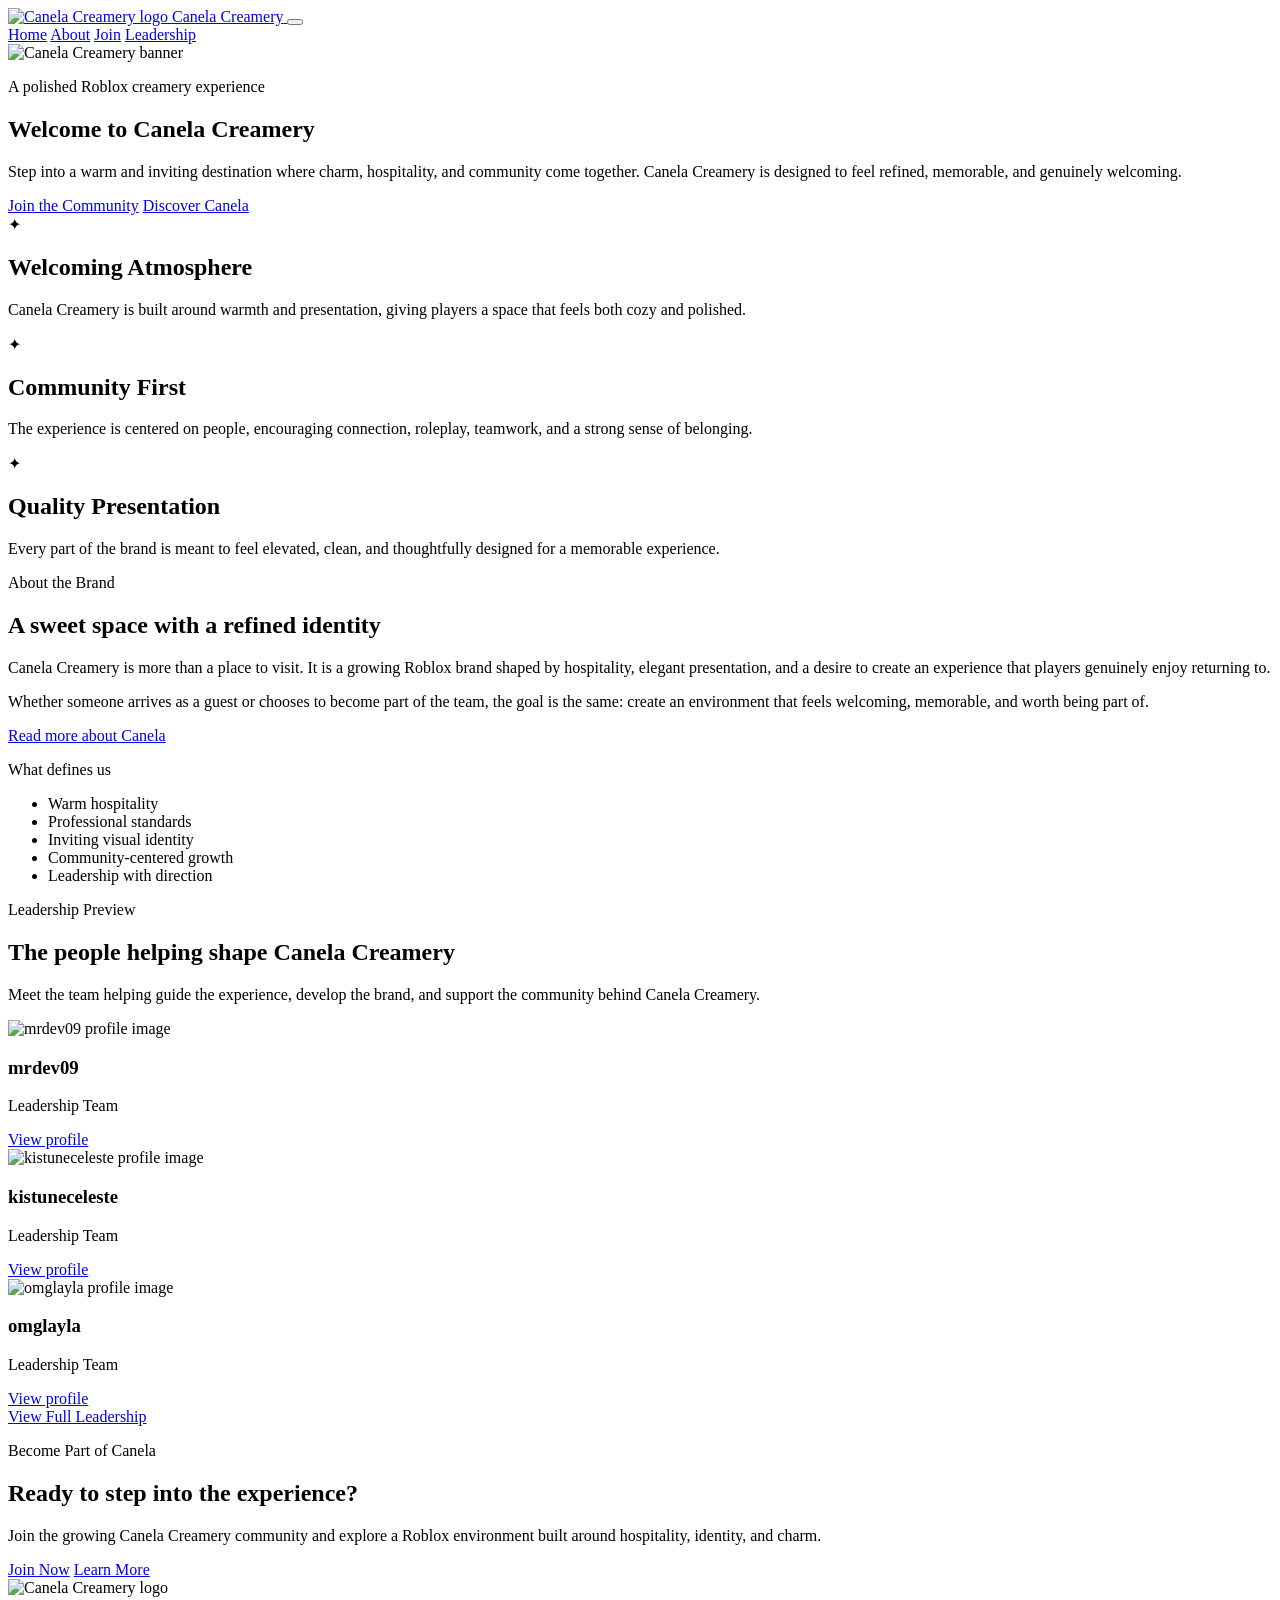
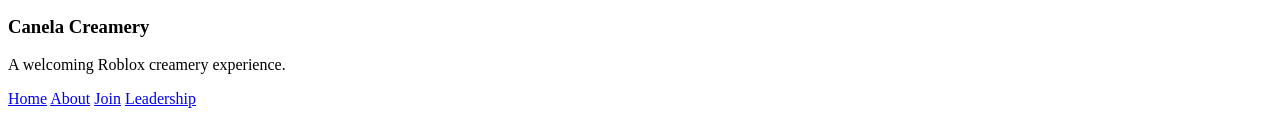
==== index.html @ 851ddf3f "Add complete production-ready homepage" ====
<!DOCTYPE html>
<html lang="en">
<head>
  <meta charset="UTF-8" />
  <meta name="viewport" content="width=device-width, initial-scale=1.0" />
  <title>Canela Creamery</title>
  <meta name="description" content="Canela Creamery is a polished Roblox creamery experience centered around hospitality, warmth, and community." />
  <link rel="preconnect" href="https://fonts.googleapis.com" />
  <link rel="preconnect" href="https://fonts.gstatic.com" crossorigin />
  <link href="https://fonts.googleapis.com/css2?family=Instrument+Serif:ital@0;1&family=Inter:wght@400;500;600;700;800&display=swap" rel="stylesheet" />
  <link rel="stylesheet" href="style.css" />
</head>
<body>
  <div class="site-shell">
    <header class="topbar">
      <a class="brand" href="index.html" aria-label="Canela Creamery Home">
        <img src="assets/CanelaBranding-WEBP.png" alt="Canela Creamery logo" class="brand-logo" />
        <span class="brand-wordmark">Canela Creamery</span>
      </a>

      <button class="nav-toggle" aria-label="Open navigation" aria-expanded="false" aria-controls="site-nav">
        <span></span>
        <span></span>
        <span></span>
      </button>

      <nav id="site-nav" class="site-nav" aria-label="Primary">
        <a href="index.html" class="is-active">Home</a>
        <a href="about.html">About</a>
        <a href="join.html">Join</a>
        <a href="hr.html">Leadership</a>
      </nav>
    </header>

    <main>
      <section class="hero">
        <div class="hero-backdrop">
          <img src="assets/CanelaBanner.png" alt="Canela Creamery banner" />
        </div>
        <div class="hero-overlay"></div>

        <div class="hero-content container">
          <p class="eyebrow">A polished Roblox creamery experience</p>
          <h1>Welcome to Canela Creamery</h1>
          <p class="hero-text">
            Step into a warm and inviting destination where charm, hospitality, and community come together.
            Canela Creamery is designed to feel refined, memorable, and genuinely welcoming.
          </p>
          <div class="hero-actions">
            <a href="join.html" class="btn btn-primary">Join the Community</a>
            <a href="about.html" class="btn btn-secondary">Discover Canela</a>
          </div>
        </div>
      </section>

      <section class="section intro-section">
        <div class="container grid grid-3">
          <article class="info-card reveal-up">
            <div class="card-icon">✦</div>
            <h2>Welcoming Atmosphere</h2>
            <p>
              Canela Creamery is built around warmth and presentation, giving players a space that feels both cozy and polished.
            </p>
          </article>

          <article class="info-card reveal-up" style="transition-delay: .08s;">
            <div class="card-icon">✦</div>
            <h2>Community First</h2>
            <p>
              The experience is centered on people, encouraging connection, roleplay, teamwork, and a strong sense of belonging.
            </p>
          </article>

          <article class="info-card reveal-up" style="transition-delay: .16s;">
            <div class="card-icon">✦</div>
            <h2>Quality Presentation</h2>
            <p>
              Every part of the brand is meant to feel elevated, clean, and thoughtfully designed for a memorable experience.
            </p>
          </article>
        </div>
      </section>

      <section class="section story-section">
        <div class="container split-layout">
          <div class="split-copy reveal-up">
            <p class="section-label">About the Brand</p>
            <h2>A sweet space with a refined identity</h2>
            <p>
              Canela Creamery is more than a place to visit. It is a growing Roblox brand shaped by hospitality, elegant presentation,
              and a desire to create an experience that players genuinely enjoy returning to.
            </p>
            <p>
              Whether someone arrives as a guest or chooses to become part of the team, the goal is the same: create an environment
              that feels welcoming, memorable, and worth being part of.
            </p>
            <a href="about.html" class="text-link">Read more about Canela</a>
          </div>

          <div class="feature-panel reveal-up" style="transition-delay: .08s;">
            <div class="feature-panel-inner">
              <p class="section-label">What defines us</p>
              <ul class="feature-list">
                <li>Warm hospitality</li>
                <li>Professional standards</li>
                <li>Inviting visual identity</li>
                <li>Community-centered growth</li>
                <li>Leadership with direction</li>
              </ul>
            </div>
          </div>
        </div>
      </section>

      <section class="section leadership-preview">
        <div class="container">
          <div class="section-heading reveal-up">
            <p class="section-label">Leadership Preview</p>
            <h2>The people helping shape Canela Creamery</h2>
            <p>
              Meet the team helping guide the experience, develop the brand, and support the community behind Canela Creamery.
            </p>
          </div>

          <div class="grid leadership-grid">
            <article class="leader-card reveal-up">
              <img src="assets/hr/mrdev09.png" alt="mrdev09 profile image" />
              <div class="leader-card-body">
                <h3>mrdev09</h3>
                <p>Leadership Team</p>
                <a href="hr/mrdev09.html" class="text-link">View profile</a>
              </div>
            </article>

            <article class="leader-card reveal-up" style="transition-delay: .08s;">
              <img src="assets/hr/kistuneceleste.png" alt="kistuneceleste profile image" />
              <div class="leader-card-body">
                <h3>kistuneceleste</h3>
                <p>Leadership Team</p>
                <a href="hr/kistuneceleste.html" class="text-link">View profile</a>
              </div>
            </article>

            <article class="leader-card reveal-up" style="transition-delay: .16s;">
              <img src="assets/hr/omglayla.png" alt="omglayla profile image" />
              <div class="leader-card-body">
                <h3>omglayla</h3>
                <p>Leadership Team</p>
                <a href="hr/omglayla.html" class="text-link">View profile</a>
              </div>
            </article>
          </div>

          <div class="section-actions reveal-up">
            <a href="hr.html" class="btn btn-secondary">View Full Leadership</a>
          </div>
        </div>
      </section>

      <section class="section cta-section">
        <div class="container">
          <div class="cta-box reveal-up">
            <p class="section-label">Become Part of Canela</p>
            <h2>Ready to step into the experience?</h2>
            <p>
              Join the growing Canela Creamery community and explore a Roblox environment built around hospitality, identity, and charm.
            </p>
            <div class="hero-actions">
              <a href="join.html" class="btn btn-primary">Join Now</a>
              <a href="about.html" class="btn btn-secondary">Learn More</a>
            </div>
          </div>
        </div>
      </section>
    </main>

    <footer class="site-footer">
      <div class="container footer-inner">
        <div class="footer-branding">
          <img src="assets/CanelaBranding-WEBP.png" alt="Canela Creamery logo" class="footer-logo" />
          <div>
            <h3>Canela Creamery</h3>
            <p>A welcoming Roblox creamery experience.</p>
          </div>
        </div>

        <div class="footer-links">
          <a href="index.html">Home</a>
          <a href="about.html">About</a>
          <a href="join.html">Join</a>
          <a href="hr.html">Leadership</a>
        </div>
      </div>
    </footer>
  </div>

  <script src="script.js"></script>
</body>
</html>
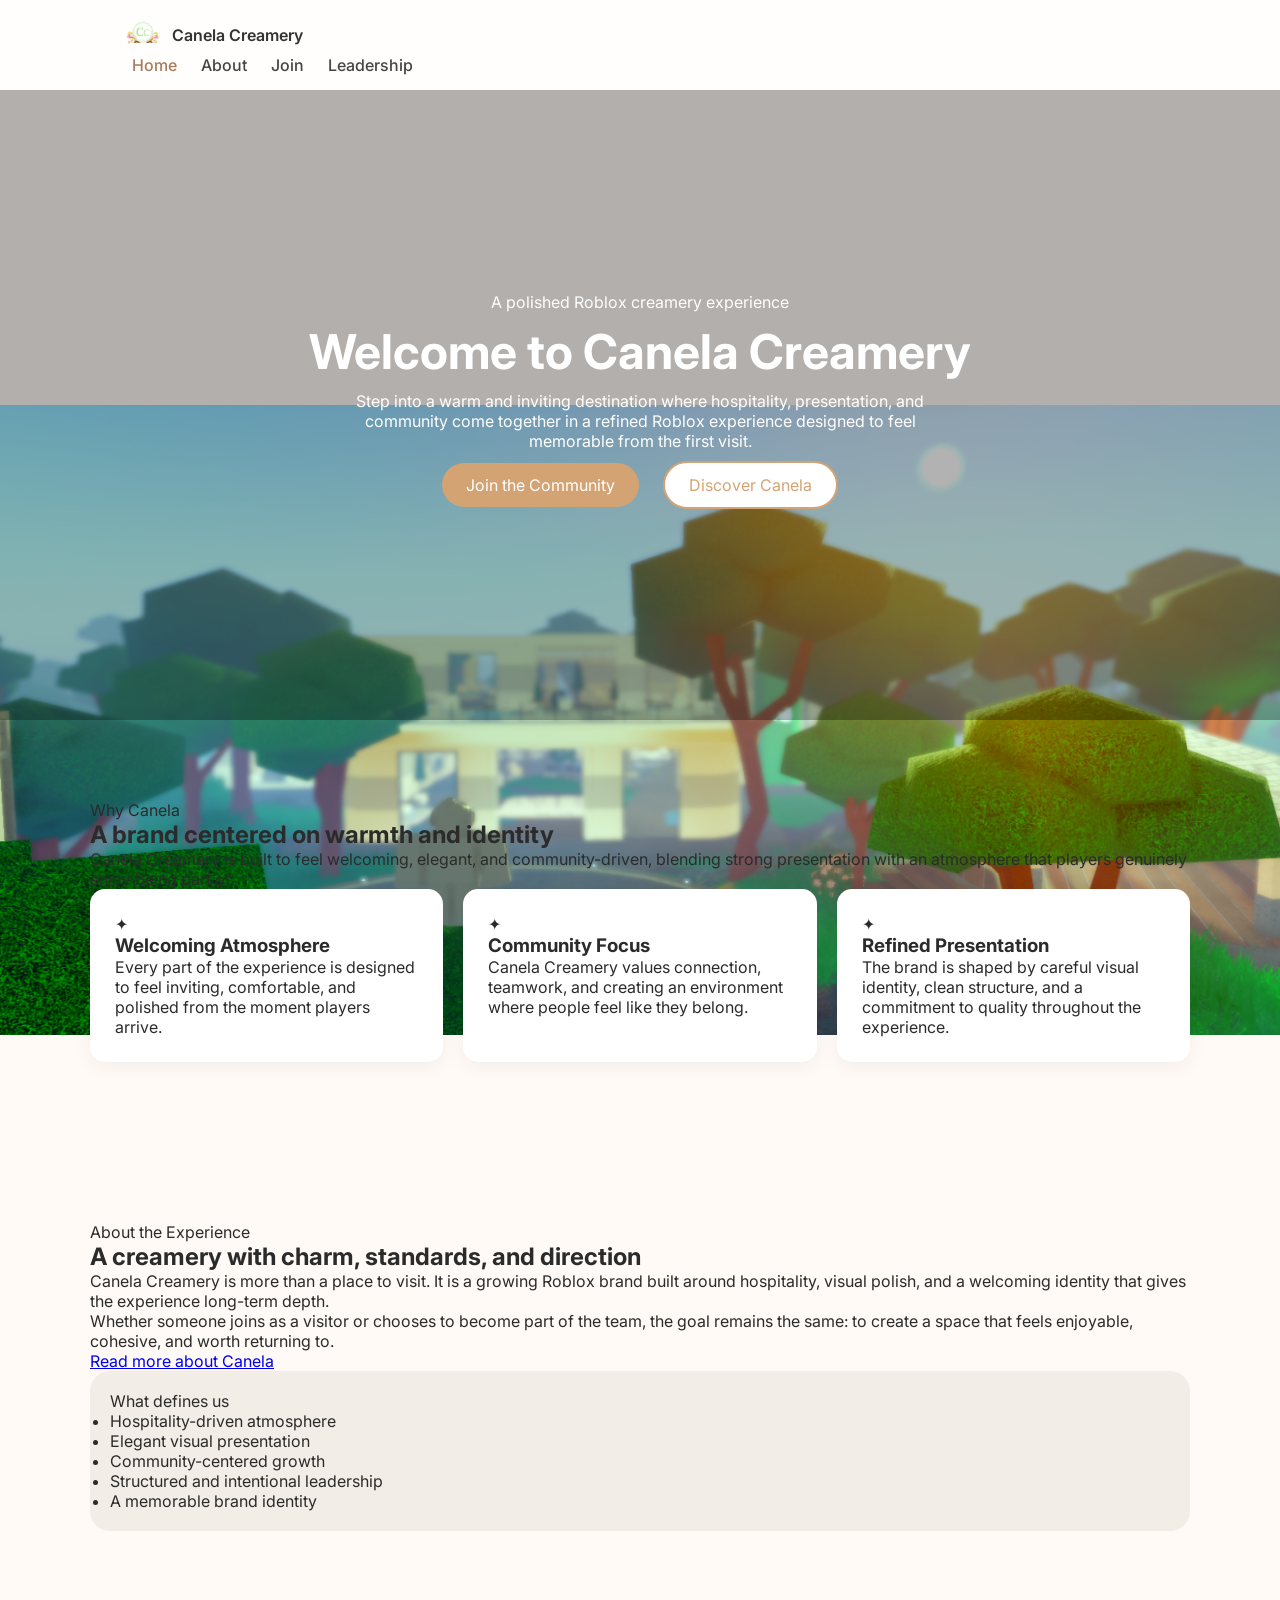
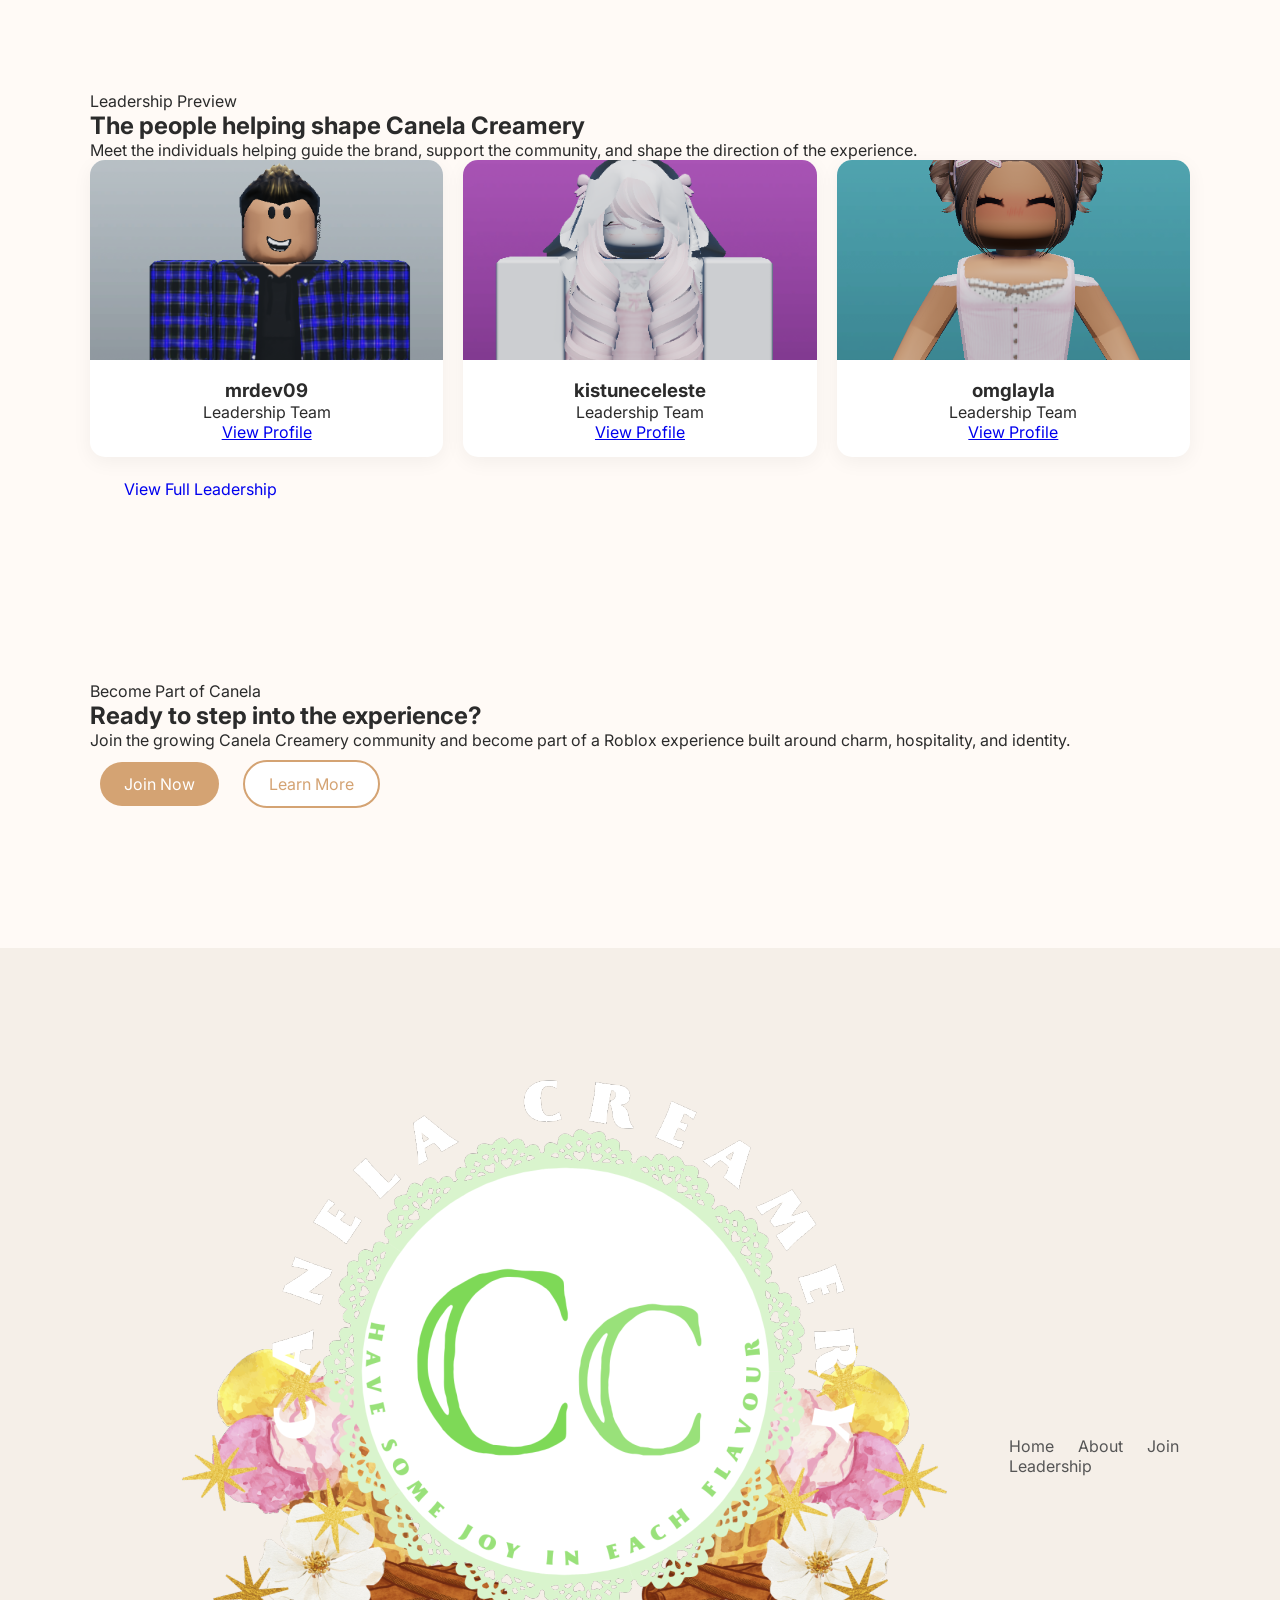
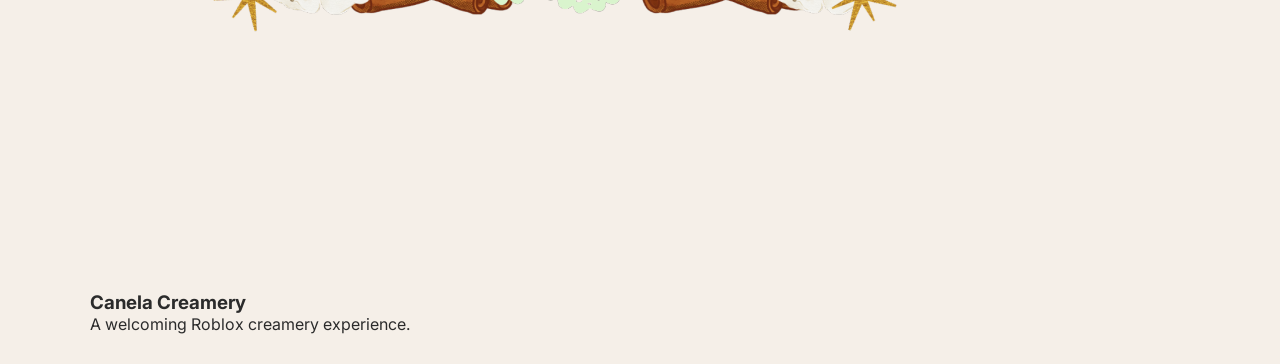
==== commit e87b7a43: "Refine HTML structure and update meta description Updated the description meta tag for clarity and r" ====
--- a/index.html
+++ b/index.html
@@ -4,32 +4,50 @@
   <meta charset="UTF-8" />
   <meta name="viewport" content="width=device-width, initial-scale=1.0" />
   <title>Canela Creamery</title>
-  <meta name="description" content="Canela Creamery is a polished Roblox creamery experience centered around hospitality, warmth, and community." />
+  <meta
+    name="description"
+    content="Canela Creamery is a refined Roblox creamery experience built around hospitality, warmth, and community."
+  />
   <link rel="preconnect" href="https://fonts.googleapis.com" />
   <link rel="preconnect" href="https://fonts.gstatic.com" crossorigin />
-  <link href="https://fonts.googleapis.com/css2?family=Instrument+Serif:ital@0;1&family=Inter:wght@400;500;600;700;800&display=swap" rel="stylesheet" />
+  <link
+    href="https://fonts.googleapis.com/css2?family=Instrument+Serif:ital@0;1&family=Inter:wght@400;500;600;700;800&display=swap"
+    rel="stylesheet"
+  />
   <link rel="stylesheet" href="style.css" />
 </head>
 <body>
   <div class="site-shell">
     <header class="topbar">
-      <a class="brand" href="index.html" aria-label="Canela Creamery Home">
-        <img src="assets/CanelaBranding-WEBP.png" alt="Canela Creamery logo" class="brand-logo" />
-        <span class="brand-wordmark">Canela Creamery</span>
-      </a>
-
-      <button class="nav-toggle" aria-label="Open navigation" aria-expanded="false" aria-controls="site-nav">
-        <span></span>
-        <span></span>
-        <span></span>
-      </button>
-
-      <nav id="site-nav" class="site-nav" aria-label="Primary">
-        <a href="index.html" class="is-active">Home</a>
-        <a href="about.html">About</a>
-        <a href="join.html">Join</a>
-        <a href="hr.html">Leadership</a>
-      </nav>
+      <div class="container topbar-inner">
+        <a class="brand" href="index.html" aria-label="Canela Creamery Home">
+          <img
+            src="assets/CanelaBranding-WEBP.png"
+            alt="Canela Creamery logo"
+            class="brand-logo"
+          />
+          <span class="brand-wordmark">Canela Creamery</span>
+        </a>
+
+        <button
+          class="nav-toggle"
+          aria-label="Toggle navigation"
+          aria-expanded="false"
+          aria-controls="site-nav"
+          type="button"
+        >
+          <span></span>
+          <span></span>
+          <span></span>
+        </button>
+
+        <nav id="site-nav" class="site-nav" aria-label="Primary Navigation">
+          <a href="index.html" class="is-active">Home</a>
+          <a href="about.html">About</a>
+          <a href="join.html">Join</a>
+          <a href="hr.html">Leadership</a>
+        </nav>
+      </div>
     </header>
 
     <main>
@@ -39,13 +57,15 @@
         </div>
         <div class="hero-overlay"></div>
 
-        <div class="hero-content container">
+        <div class="container hero-content">
           <p class="eyebrow">A polished Roblox creamery experience</p>
           <h1>Welcome to Canela Creamery</h1>
           <p class="hero-text">
-            Step into a warm and inviting destination where charm, hospitality, and community come together.
-            Canela Creamery is designed to feel refined, memorable, and genuinely welcoming.
+            Step into a warm and inviting destination where hospitality,
+            presentation, and community come together in a refined Roblox
+            experience designed to feel memorable from the first visit.
           </p>
+
           <div class="hero-actions">
             <a href="join.html" class="btn btn-primary">Join the Community</a>
             <a href="about.html" class="btn btn-secondary">Discover Canela</a>
@@ -53,72 +73,90 @@
         </div>
       </section>
 
-      <section class="section intro-section">
-        <div class="container grid grid-3">
-          <article class="info-card reveal-up">
-            <div class="card-icon">✦</div>
-            <h2>Welcoming Atmosphere</h2>
-            <p>
-              Canela Creamery is built around warmth and presentation, giving players a space that feels both cozy and polished.
-            </p>
-          </article>
-
-          <article class="info-card reveal-up" style="transition-delay: .08s;">
-            <div class="card-icon">✦</div>
-            <h2>Community First</h2>
-            <p>
-              The experience is centered on people, encouraging connection, roleplay, teamwork, and a strong sense of belonging.
-            </p>
-          </article>
-
-          <article class="info-card reveal-up" style="transition-delay: .16s;">
-            <div class="card-icon">✦</div>
-            <h2>Quality Presentation</h2>
-            <p>
-              Every part of the brand is meant to feel elevated, clean, and thoughtfully designed for a memorable experience.
-            </p>
-          </article>
-        </div>
-      </section>
-
-      <section class="section story-section">
+      <section class="section section-tight">
+        <div class="container">
+          <div class="section-heading reveal-up">
+            <p class="section-label">Why Canela</p>
+            <h2>A brand centered on warmth and identity</h2>
+            <p>
+              Canela Creamery is built to feel welcoming, elegant, and
+              community-driven, blending strong presentation with an atmosphere
+              that players genuinely enjoy being part of.
+            </p>
+          </div>
+
+          <div class="grid grid-3">
+            <article class="info-card reveal-up">
+              <div class="card-icon">✦</div>
+              <h3>Welcoming Atmosphere</h3>
+              <p>
+                Every part of the experience is designed to feel inviting,
+                comfortable, and polished from the moment players arrive.
+              </p>
+            </article>
+
+            <article class="info-card reveal-up delay-1">
+              <div class="card-icon">✦</div>
+              <h3>Community Focus</h3>
+              <p>
+                Canela Creamery values connection, teamwork, and creating an
+                environment where people feel like they belong.
+              </p>
+            </article>
+
+            <article class="info-card reveal-up delay-2">
+              <div class="card-icon">✦</div>
+              <h3>Refined Presentation</h3>
+              <p>
+                The brand is shaped by careful visual identity, clean structure,
+                and a commitment to quality throughout the experience.
+              </p>
+            </article>
+          </div>
+        </div>
+      </section>
+
+      <section class="section alt-section">
         <div class="container split-layout">
           <div class="split-copy reveal-up">
-            <p class="section-label">About the Brand</p>
-            <h2>A sweet space with a refined identity</h2>
-            <p>
-              Canela Creamery is more than a place to visit. It is a growing Roblox brand shaped by hospitality, elegant presentation,
-              and a desire to create an experience that players genuinely enjoy returning to.
-            </p>
-            <p>
-              Whether someone arrives as a guest or chooses to become part of the team, the goal is the same: create an environment
-              that feels welcoming, memorable, and worth being part of.
+            <p class="section-label">About the Experience</p>
+            <h2>A creamery with charm, standards, and direction</h2>
+            <p>
+              Canela Creamery is more than a place to visit. It is a growing
+              Roblox brand built around hospitality, visual polish, and a
+              welcoming identity that gives the experience long-term depth.
+            </p>
+            <p>
+              Whether someone joins as a visitor or chooses to become part of
+              the team, the goal remains the same: to create a space that feels
+              enjoyable, cohesive, and worth returning to.
             </p>
             <a href="about.html" class="text-link">Read more about Canela</a>
           </div>
 
-          <div class="feature-panel reveal-up" style="transition-delay: .08s;">
+          <div class="feature-panel reveal-up delay-1">
             <div class="feature-panel-inner">
               <p class="section-label">What defines us</p>
               <ul class="feature-list">
-                <li>Warm hospitality</li>
-                <li>Professional standards</li>
-                <li>Inviting visual identity</li>
+                <li>Hospitality-driven atmosphere</li>
+                <li>Elegant visual presentation</li>
                 <li>Community-centered growth</li>
-                <li>Leadership with direction</li>
+                <li>Structured and intentional leadership</li>
+                <li>A memorable brand identity</li>
               </ul>
             </div>
           </div>
         </div>
       </section>
 
-      <section class="section leadership-preview">
+      <section class="section">
         <div class="container">
           <div class="section-heading reveal-up">
             <p class="section-label">Leadership Preview</p>
             <h2>The people helping shape Canela Creamery</h2>
             <p>
-              Meet the team helping guide the experience, develop the brand, and support the community behind Canela Creamery.
+              Meet the individuals helping guide the brand, support the
+              community, and shape the direction of the experience.
             </p>
           </div>
 
@@ -128,42 +166,46 @@
               <div class="leader-card-body">
                 <h3>mrdev09</h3>
                 <p>Leadership Team</p>
-                <a href="hr/mrdev09.html" class="text-link">View profile</a>
+                <a href="hr/mrdev09.html" class="text-link">View Profile</a>
               </div>
             </article>
 
-            <article class="leader-card reveal-up" style="transition-delay: .08s;">
-              <img src="assets/hr/kistuneceleste.png" alt="kistuneceleste profile image" />
+            <article class="leader-card reveal-up delay-1">
+              <img
+                src="assets/hr/kistuneceleste.png"
+                alt="kistuneceleste profile image"
+              />
               <div class="leader-card-body">
                 <h3>kistuneceleste</h3>
                 <p>Leadership Team</p>
-                <a href="hr/kistuneceleste.html" class="text-link">View profile</a>
+                <a href="hr/kistuneceleste.html" class="text-link">View Profile</a>
               </div>
             </article>
 
-            <article class="leader-card reveal-up" style="transition-delay: .16s;">
+            <article class="leader-card reveal-up delay-2">
               <img src="assets/hr/omglayla.png" alt="omglayla profile image" />
               <div class="leader-card-body">
                 <h3>omglayla</h3>
                 <p>Leadership Team</p>
-                <a href="hr/omglayla.html" class="text-link">View profile</a>
+                <a href="hr/omglayla.html" class="text-link">View Profile</a>
               </div>
             </article>
           </div>
 
           <div class="section-actions reveal-up">
-            <a href="hr.html" class="btn btn-secondary">View Full Leadership</a>
-          </div>
-        </div>
-      </section>
-
-      <section class="section cta-section">
+            <a href="hr.html" class="btn btn-outline">View Full Leadership</a>
+          </div>
+        </div>
+      </section>
+
+      <section class="section section-tight">
         <div class="container">
           <div class="cta-box reveal-up">
             <p class="section-label">Become Part of Canela</p>
             <h2>Ready to step into the experience?</h2>
             <p>
-              Join the growing Canela Creamery community and explore a Roblox environment built around hospitality, identity, and charm.
+              Join the growing Canela Creamery community and become part of a
+              Roblox experience built around charm, hospitality, and identity.
             </p>
             <div class="hero-actions">
               <a href="join.html" class="btn btn-primary">Join Now</a>
@@ -177,7 +219,11 @@
     <footer class="site-footer">
       <div class="container footer-inner">
         <div class="footer-branding">
-          <img src="assets/CanelaBranding-WEBP.png" alt="Canela Creamery logo" class="footer-logo" />
+          <img
+            src="assets/CanelaBranding-WEBP.png"
+            alt="Canela Creamery logo"
+            class="footer-logo"
+          />
           <div>
             <h3>Canela Creamery</h3>
             <p>A welcoming Roblox creamery experience.</p>
--- a/style.css
+++ b/style.css
@@ -0,0 +1,33 @@
+*{box-sizing:border-box;margin:0;padding:0}
+body{font-family:'Inter',sans-serif;background:#fffaf6;color:#2b2b2b}
+.container{width:90%;max-width:1100px;margin:auto}
+.topbar{display:flex;justify-content:space-between;align-items:center;padding:15px 5%;position:sticky;top:0;background:rgba(255,255,255,0.8);backdrop-filter:blur(10px);z-index:100}
+.brand{display:flex;align-items:center;text-decoration:none;color:#333;font-weight:600}
+.brand-logo{height:40px;margin-right:10px}
+.site-nav a{margin:0 10px;text-decoration:none;color:#444;font-weight:500}
+.site-nav a.is-active{color:#a77b5d}
+.nav-toggle{display:none;flex-direction:column;border:none;background:none}
+.nav-toggle span{width:25px;height:3px;background:#333;margin:3px 0}
+.hero{position:relative;height:70vh;display:flex;align-items:center;justify-content:center;text-align:center;color:white}
+.hero-backdrop img{position:absolute;width:100%;height:100%;object-fit:cover}
+.hero-overlay{position:absolute;width:100%;height:100%;background:rgba(0,0,0,0.3)}
+.hero-content{position:relative;z-index:2}
+.hero h1{font-size:3rem;margin:10px 0}
+.hero-text{max-width:600px;margin:auto}
+.btn{padding:12px 24px;border-radius:30px;text-decoration:none;margin:10px;display:inline-block}
+.btn-primary{background:#d4a373;color:white}
+.btn-secondary{background:white;color:#d4a373;border:2px solid #d4a373}
+.section{padding:80px 0}
+.grid{display:grid;gap:20px}
+.grid-3{grid-template-columns:repeat(auto-fit,minmax(250px,1fr))}
+.info-card{background:white;padding:25px;border-radius:15px;box-shadow:0 5px 20px rgba(0,0,0,0.05)}
+.story-section .split-layout{display:grid;grid-template-columns:1fr 1fr;gap:30px}
+.feature-panel{background:#f3ede7;border-radius:20px;padding:20px}
+.leadership-grid{grid-template-columns:repeat(auto-fit,minmax(220px,1fr))}
+.leader-card{background:white;border-radius:15px;overflow:hidden;box-shadow:0 5px 20px rgba(0,0,0,0.05)}
+.leader-card img{width:100%;height:200px;object-fit:cover}
+.leader-card-body{padding:15px;text-align:center}
+.site-footer{background:#f5efe8;padding:30px 0;margin-top:50px}
+.footer-inner{display:flex;justify-content:space-between;align-items:center}
+.footer-links a{margin:0 10px;text-decoration:none;color:#555}
+@media(max-width:768px){.story-section .split-layout{grid-template-columns:1fr}.nav-toggle{display:flex}.site-nav{display:none}}
